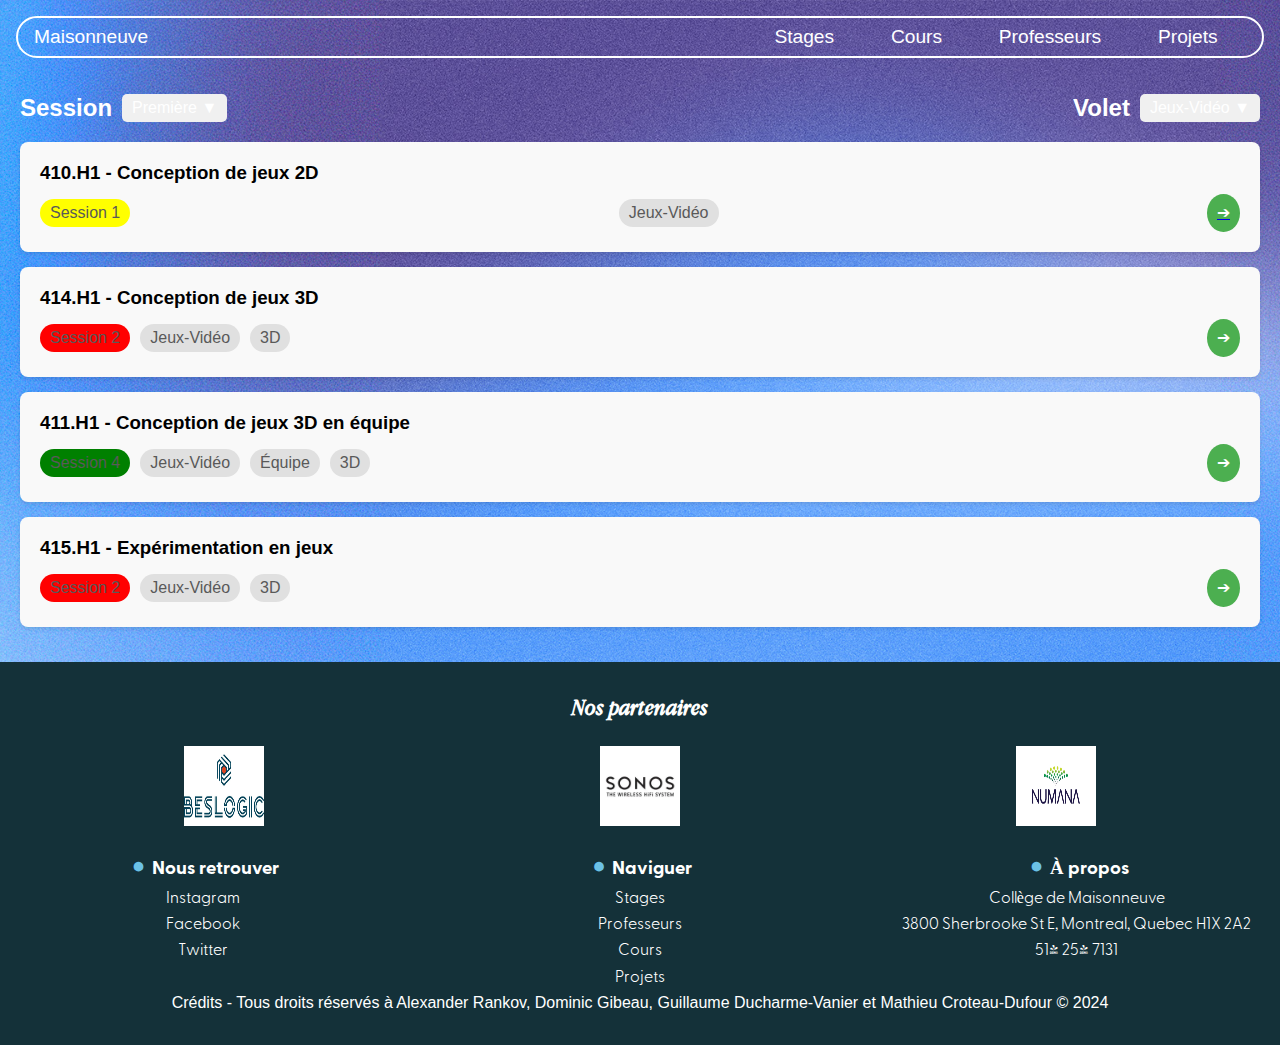
==== cours.html @ 18597b4b "t" ====
<!DOCTYPE html>
<html lang="en">

<head>
    <meta charset="UTF-8">
    <meta name="viewport" content="width=device-width, initial-scale=1.0">
    <title>Refonte Tim - Cours</title>
    <link rel="stylesheet" href="CSS/normalize.css">
    <link rel="stylesheet" href="styles.css">
</head>

<body>

    <nav>
        <a href="index.htm">Maisonneuve</a>
        <div class="nav-droite">
            <a href="stages.html">Stages</a>
            <a href="cours.html">Cours</a>
            <a href="enseignants.html">Professeurs</a>
            <a href="projet.html">Projets</a>
        </div>
    </nav>

    <section class="cours-section">
        <div class="header">
            <div class="header-item">
                <h2>Session</h2>
                <button class="dropdown-button">Première ▼</button>
            </div>
            <div class="header-item">
                <h2>Volet</h2>
                <button class="dropdown-button">Jeux-Vidéo ▼</button>
            </div>
        </div>

        <div class="course-box">
            <h3>410.H1 - Conception de jeux 2D</h3>
            <div class="course-info">
                <div class="course-oval session1">Session 1</div>
                <div class="course-oval">Jeux-Vidéo</div>
                <a href="jeux.html"><button class="course-button">➔</button></a>
            </div>
        </div>
        <div class="course-box">
            <h3>414.H1 - Conception de jeux 3D</h3>
            <div class="course-info">
                <div class="course-oval session2">Session 2</div>
                <div class="course-oval">Jeux-Vidéo</div>
                <div class="course-oval">3D</div>
                <button class="course-button">➔</button>
            </div>
        </div>
        <div class="course-box">
            <h3>411.H1 - Conception de jeux 3D en équipe</h3>
            <div class="course-info">
                <div class="course-oval session4">Session 4</div>
                <div class="course-oval">Jeux-Vidéo</div>
                <div class="course-oval">Équipe</div>
                <div class="course-oval">3D</div>
                <button class="course-button">➔</button>
            </div>
        </div>
        <div class="course-box">
            <h3>415.H1 - Expérimentation en jeux</h3>
            <div class="course-info">
                <div class="course-oval session2">Session 2</div>
                <div class="course-oval">Jeux-Vidéo</div>
                <div class="course-oval">3D</div>
                <button class="course-button">➔</button>
            </div>
        </div>

    </section>

    <footer>
        <div class="partenaires">
            <h2>Nos partenaires</h2>
            <div class="partenaires-images">
                <img src="images/Beslogic.jpg" alt="Partenaire 1">
                <img src="images/Sonos.webp" alt="Partenaire 2">
                <img src="images/technomontreal-og.jpg" alt="Partenaire 3">
            </div>
        </div>

        <div class="footer-sections">
            <div class="footer-section">
                <h3>Nous retrouver</h3>
                <ul>
                    <li>Instagram</li>
                    <li>Facebook</li>
                    <li>Twitter</li>
                </ul>
            </div>

            <div class="footer-section">
                <h3>Naviguer</h3>
                <ul>
                    <li>Stages</li>
                    <li>Professeurs</li>
                    <li>Cours</li>
                    <li>Projets</li>
                </ul>
            </div>

            <div class="footer-section">
                <h3>À propos</h3>
                <ul>
                    <li>Collège de Maisonneuve</li>
                    <li>3800 Sherbrooke St E, Montreal, Quebec H1X 2A2</li>
                    <li>514 254 7131</li>
                </ul>
            </div>
        </div>

        <p>Crédits - Tous droits réservés à Alexander Rankov, Dominic Gibeau, Guillaume Ducharme-Vanier et Mathieu
            Croteau-Dufour © 2024</p>
    </footer>
</body>

</html>
---- styles.css ----
@charset "UTF-8";
/*https://developer.wordpress.org/themes/basics/main-stylesheet-style-css/*/
/*
Theme Name: Refonte-TIM
Theme URI: https://referenced.ca
Author: Alexander Rankov, Mathieu Croteau-Dufour, Guillaume Ducharme-Vanier et Dominic Gibeau
Author URI: https://wordpress.org/
Description: Thème de base développé en 5W5 (Projet web en équipe)
Version: 1.0
Requires PHP: 7.0
License: GNU General Public License v2 or later
License URI: http://www.gnu.org/licenses/gpl-2.0.html
Text Domain: theme-gr2
Ce thème a été développé dans le cadre du cours 4W4
*/
/* ///////////////////////////////////////////////////////////////// */
/* Règles de base                                                    */
/* ///////////////////////////////////////////////////////////////// */
* {
  box-sizing: border-box;
  padding: 0;
  margin: 0;
}

body {
  margin: 0;
  padding: 0;
  background-image: url("./images/fond.jpg");
  background-repeat: no-repeat;
  background-size: cover;
  font-family: var(--body-font);
  background-color: var(--body-color);
  color: var(--text-color);
}

html {
  height: 100%;
}

@font-face {
  font-family: "FontGreycliff";
  src: url("../../polices/Greycliff/Fontspring-DEMO-greycliffcf-light.otf");
}
@font-face {
  font-family: "FontGreycliffBold";
  src: url("../../polices/Greycliff/Fontspring-DEMO-greycliffcf-bold.otf");
}
@font-face {
  font-family: "AppleGaramond";
  src: url("../../polices/apple_garamond/AppleGaramond-Italic.ttf");
}
.content {
  background-color: rgba(255, 255, 255, 0.8);
  border-radius: 0.25em;
  box-shadow: 0 0 0.25em rgba(0, 0, 0, 0.25);
  box-sizing: border-box;
  left: 50%;
  padding: 10vmin;
  position: fixed;
  text-align: center;
  top: 50%;
  transform: translate(-50%, -50%);
}

@keyframes slide {
  0% {
    transform: translateX(-25%);
  }
  100% {
    transform: translateX(25%);
  }
}
header {
  color: white;
  padding: 1em 0;
}

.titre-principal {
  font-family: "AppleGaramond";
  font-size: 1.7em;
  text-align: left;
  padding-left: 1em;
  margin: 0;
}

.folder-contenu {
  display: flex;
  flex-wrap: wrap;
  justify-content: space-around;
  padding: 1em;
}

.folder {
  background-color: #ffd700;
  border-radius: 8px;
  width: 150px;
  height: 120px;
  margin: 1em;
  box-shadow: 2px 2px 10px rgba(0, 0, 0, 0.1);
  display: flex;
  flex-direction: column;
  justify-content: center;
  align-items: center;
  transition: transform 0.2s;
}

.folder:hover {
  transform: scale(1.05);
}

.folder-icon {
  font-size: 2em;
  margin-bottom: 0.5em;
}

.folder-title {
  font-weight: bold;
  color: #333;
}

/* Style pour petit écran */
@media screen and (max-width: 600px) {
  .folder {
    width: 120px;
    height: 100px;
  }
  .folder-title {
    font-size: 0.9em;
  }
  header h1 {
    font-size: 1.5em;
  }
}
/*=============== VARIABLES CSS ===============*/
:root {
  /*========== Colors ==========*/
  /*Color mode HSL(hue, saturation, lightness)*/
  --first-color: hsl(82, 60%, 28%);
  --title-color: hsl(0, 0%, 15%);
  --text-color: hsl(0, 0%, 35%);
  --body-color: hsl(0, 0%, 95%);
  --contenu-color: hsl(0, 0%, 100%);
  /*========== Font and typography ==========*/
  /*.5rem = 8px | 1rem = 16px ...*/
  --body-font: "Poppins", sans-serif;
  --h2-font-size: 1.25rem;
  --small-font-size: .813rem;
}

/*========== Responsive typography ==========*/
@media screen and (min-width: 1120px) {
  :root {
    --h2-font-size: 1.5rem;
    --small-font-size: .875rem;
  }
}
h1 {
  font-family: monospace;
}

h2,
h3 {
  color: white;
}

.about-contenu h2 {
  font-family: "AppleGaramond";
  font-size: 2em;
  margin-top: 0;
}

#professeurs > h2 {
  text-align: center;
}

.info-additionnel h3 {
  font-family: "FontGreycliffBold";
  margin-bottom: 0.5em;
}

p {
  color: white;
}

/* ///////////////////////////////////////////////////////////////// */
/* Règles d'animations                                               */
/* ///////////////////////////////////////////////////////////////// */
.bg {
  animation: slide 3s ease-in-out infinite alternate;
  background-image: linear-gradient(-60deg, #6c3 50%, #09f 50%);
  bottom: 0;
  left: -50%;
  opacity: 0.5;
  position: fixed;
  right: -50%;
  top: 0;
  z-index: -1;
}

.bg2 {
  animation-direction: alternate-reverse;
  animation-duration: 4s;
}

.bg3 {
  animation-duration: 5s;
}

/* Naming animations in hover */
.card__article:hover .card__data {
  animation: show-data 1s forwards;
  opacity: 1;
  transition: opacity 0.3s;
}

.card__article:hover {
  animation: remove-overflow 2s forwards;
}

.card__article:not(:hover) {
  animation: show-overflow 2s forwards;
}

.card__article:not(:hover) .card__data {
  animation: remove-data 1s forwards;
}

/* Card animation */
@keyframes show-data {
  50% {
    transform: translateY(-10rem);
  }
  100% {
    transform: translateY(-7rem);
  }
}
@keyframes remove-overflow {
  to {
    overflow: initial;
  }
}
@keyframes remove-data {
  0% {
    transform: translateY(-7rem);
  }
  50% {
    transform: translateY(-10rem);
  }
  100% {
    transform: translateY(0.5rem);
  }
}
@keyframes show-overflow {
  0% {
    overflow: initial;
    pointer-events: none;
  }
  50% {
    overflow: hidden;
  }
}
/* ///////////////////////////////////////////////////////////////// */
/* Règles de components                                              */
/* ///////////////////////////////////////////////////////////////// */
/* Section des cours */
.cours-section {
  padding: 20px;
}

.course-box > h3 {
  color: black;
}

.header {
  display: flex;
  justify-content: space-between;
  margin-bottom: 20px;
}

.header-item {
  display: flex;
  align-items: center;
}

h2 {
  margin: 0;
}

.dropdown-button {
  background-color: #f0f0f0;
  border: none;
  padding: 5px 10px;
  margin-left: 10px;
  cursor: pointer;
}

.course-box {
  background-color: #f9f9f9;
  padding: 20px;
  margin-bottom: 15px;
  border-radius: 8px;
  box-shadow: 0 2px 4px rgba(0, 0, 0, 0.1);
}

.course-info {
  display: flex;
  align-items: center;
  justify-content: space-between;
  margin-top: 10px;
}

.course-ovals {
  display: flex;
}

.course-oval {
  background-color: #e0e0e0;
  padding: 5px 10px;
  border-radius: 20px;
  margin-right: 10px;
}

.course-button {
  background-color: #4CAF50;
  color: white;
  border: none;
  padding: 10px;
  border-radius: 50%;
  cursor: pointer;
  display: flex;
  align-items: center;
  justify-content: center;
}

/* Mode desktop */
@media screen and (min-width: 768px) {
  .cours-section {
    max-width: 1400px;
    margin: 0 auto;
  }
  .course-box {
    display: flex;
    flex-direction: column;
  }
  .course-info {
    display: flex;
    justify-content: space-between;
    align-items: center;
  }
  .course-ovals {
    display: flex;
    flex: 1;
  }
  .course-button {
    margin-left: auto;
  }
}
.session1 {
  background-color: yellow;
}

.session2 {
  background-color: red;
}

.session4 {
  background-color: green;
}

/* Style pour les boutons */
.conteneur-boutons {
  display: flex;
  flex-wrap: wrap;
  justify-content: space-around;
  padding: 1em;
  gap: 1em;
}

.bouton {
  background-color: #ffffff;
  border-radius: 8px;
  width: 150px;
  height: 150px;
  box-shadow: 2px 2px 10px rgba(0, 0, 0, 0.2);
  display: flex;
  flex-direction: column;
  align-items: center;
  justify-content: flex-end;
  overflow: hidden;
  position: relative;
  transition: transform 0.2s;
}

.bouton:hover {
  transform: scale(1.05);
}

.bouton-image {
  width: 100%;
  height: 100%;
  background-size: cover;
  background-position: center;
}

.bouton-title {
  font-family: "FontGreycliff";
  font-size: 1.2em;
  color: #333;
  background-color: rgba(255, 255, 255, 0.8);
  padding: 0.5em;
  width: 100%;
  text-align: center;
  position: absolute;
  bottom: 0;
}

/* Responsivité pour écrans plus larges */
@media screen and (min-width: 768px) {
  .bouton {
    width: 200px;
    height: 200px;
  }
  .bouton-title {
    font-size: 1.5em;
  }
}
/* Responsivité pour petits écrans */
@media screen and (max-width: 600px) {
  .bouton {
    width: 120px;
    height: 120px;
  }
  .bouton-title {
    font-size: 0.9em;
    padding: 0.4em;
  }
}
.card-contenu {
  display: flex;
  flex-wrap: wrap;
  gap: 20px;
  justify-content: center;
}

.card {
  width: 100%;
  max-width: 300px;
  height: 300px;
  perspective: 1000px;
  margin: 10px;
}

.card-front,
.card-back {
  width: 100%;
  height: 100%;
  position: absolute;
  backface-visibility: hidden;
  display: flex;
  align-items: center;
  justify-content: center;
  border: 1px solid #ccc;
  border-radius: 10px;
  box-shadow: 0 4px 8px rgba(0, 0, 0, 0.1);
  transition: transform 0.6s;
}

.card-front {
  background-color: #fff;
}

.card-back {
  background-color: #f8f8f8;
  transform: rotateY(180deg);
}

.card:hover .card-front {
  transform: rotateY(180deg);
}

.card:hover .card-back {
  transform: rotateY(360deg);
}

/* Media Queries */
@media (min-width: 768px) {
  .card-contenu {
    justify-content: space-around;
  }
  .card {
    width: 45%;
  }
}
@media (min-width: 1024px) {
  .card-contenu {
    justify-content: space-between;
  }
  .card {
    width: 30%;
  }
}
img {
  display: block;
  max-width: 100%;
  height: auto;
}

/* SECTION DES PROFS */
h1 {
  text-align: center;
  margin: 20px 0;
  color: white;
}

.professor-container {
  display: flex;
  flex-wrap: wrap;
  justify-content: center;
  gap: 20px;
  padding: 20px;
}

.professor-card {
  background-color: #f9f9f9;
  border-radius: 10px;
  padding: 10px;
  width: calc(33.3333333333% - 40px);
  box-shadow: 0 4px 8px rgba(0, 0, 0, 0.1);
  text-align: center;
}

.professor-card img {
  max-width: 100%;
  border-radius: 5px;
}

button {
  background-color: #6d50e6;
  color: white;
  border: none;
  border-radius: 5px;
  padding: 10px 15px;
  cursor: pointer;
}

button:hover {
  background-color: #5c3fbe;
}

/* Mobile Styles */
@media (max-width: 768px) {
  .professor-card {
    width: calc(100% - 40px);
  }
}
.professor-card > h2 {
  color: black;
}

/*=============== CARD ===============*/
.contenu {
  display: grid;
  place-items: center;
  margin-inline: 1.5rem;
  padding-block: 5rem;
}

.card__contenu {
  display: grid;
  row-gap: 3.5rem;
}

.card__article {
  position: relative;
  overflow: hidden;
}

.card__img {
  width: 328px;
  border-radius: 1.5rem;
}

.card__data {
  width: 280px;
  background-color: var(--contenu-color);
  padding: 1.5rem 2rem;
  box-shadow: 0 8px 24px hsla(0, 0%, 0%, 0.15);
  border-radius: 1rem;
  position: absolute;
  bottom: -9rem;
  left: 0;
  right: 0;
  margin-inline: auto;
  opacity: 0;
  transition: opacity 1s 1s;
}

.card__description {
  display: block;
  font-size: var(--small-font-size);
  margin-bottom: 0.25rem;
}

.card__title {
  font-size: var(--h2-font-size);
  font-weight: 500;
  color: var(--title-color);
  margin-bottom: 0.75rem;
}

.card__bouton {
  text-decoration: none;
  font-size: var(--small-font-size);
  font-weight: 500;
  color: var(--first-color);
}

.card__bouton:hover {
  text-decoration: underline;
}

/*=============== BREAKPOINTS ===============*/
/* For small devices */
@media screen and (max-width: 340px) {
  .contenu {
    margin-inline: 1rem;
  }
  .card__data {
    width: 250px;
    padding: 1rem;
  }
}
/* For medium devices */
@media screen and (min-width: 768px) {
  .card__contenu {
    grid-template-columns: repeat(2, 1fr);
    column-gap: 1.5rem;
  }
}
/* For large devices */
@media screen and (min-width: 1120px) {
  .card__contenu {
    grid-template-columns: repeat(3, 1fr);
  }
  .card__img {
    width: 348px;
  }
  .card__data {
    width: 316px;
    padding-inline: 2.5rem;
  }
}
/* Style général pour le contenu de la section "À propos" */
.contenu-about {
  display: flex;
  flex-wrap: wrap;
  justify-content: space-between;
  align-items: flex-start;
  padding: 2em;
}

.image-apropos {
  flex: 1;
  margin-right: 1em;
  max-width: 100%;
}

.image-apropos img {
  width: 80%;
  max-width: 400px;
  height: auto;
  border-radius: 8px;
}

/* Style pour le contenu à droite */
.about-contenu {
  flex: 2;
}

.info-additionnel {
  margin-top: 1em;
}

.info-additionnel p {
  margin: 0.5em 0;
}

.arriere-plan-bleu {
  background-color: #102229;
  padding: 2em;
  border-radius: 8px;
}

/* Style pour les petits écrans */
@media screen and (max-width: 768px) {
  .contenu-about {
    flex-direction: column;
    text-align: center;
  }
  .image-apropos {
    margin-right: 0;
    margin-bottom: 1em;
  }
  .about-contenu {
    flex: none;
  }
  .image-apropos img {
    width: 100%;
    max-width: none;
  }
}
/* Section du cours de jeu exemple */
.back-btn {
  display: none;
  background-color: #333;
  color: white;
  padding: 10px 20px;
  border: none;
  cursor: pointer;
  margin-top: 10px;
}

.course-title {
  text-align: center;
  margin-top: 20px;
  color: white;
}

.ovals {
  display: flex;
  justify-content: center;
  gap: 20px;
  margin-top: 10px;
}

.oval {
  background-color: #333;
  color: white;
  padding: 10px 20px;
  border-radius: 50px;
}

.description {
  margin: 20px;
  text-align: center;
}

/* Software section */
.software-section {
  text-align: center;
  margin-top: 20px;
}

.software-box {
  background-color: black;
  padding: 20px;
  margin-bottom: 10px;
  display: inline-block;
  width: 100%;
  max-width: 300px;
  border-radius: 10px;
  position: relative;
}

.software-logo {
  width: 100px;
  height: auto;
  margin-top: 10px;
}

/* Mobile View (Max Width 768px) */
@media only screen and (max-width: 768px) {
  .back-btn {
    display: block;
  }
  .ovals {
    flex-direction: column;
    align-items: center;
  }
  .description {
    text-align: justify;
  }
  .software-section {
    margin-top: 50px;
  }
  .software-box {
    width: 100%;
    max-width: 300px;
  }
}
/* Desktop View */
@media only screen and (min-width: 769px) {
  .contenu-jeu {
    display: grid;
    grid-template-columns: 1fr 1fr;
    gap: 50px;
    margin: 50px;
  }
  .course-title,
  .ovals {
    grid-column: span 2;
    text-align: center;
  }
  .description {
    grid-column: 2;
  }
  .software-section {
    grid-column: 1;
  }
  /* Agrandir le rectangle */
  .software-box {
    width: 100%;
    max-width: 500px;
    padding: 30px;
    margin: 0 auto;
  }
  .software-logo {
    display: block;
    margin: 20px auto;
  }
}
.galerie-projets {
  padding: 20px;
  text-align: center;
}

.galerie-projets h1 {
  font-size: 2rem;
  margin-bottom: 10px;
}

.volet-dropdown {
  display: flex;
  align-items: center;
  justify-content: center;
  margin-bottom: 20px;
}

.volet-dropdown span {
  margin-right: 10px;
  font-size: 1.2rem;
}

.volet-dropdown select {
  padding: 5px;
  font-size: 1rem;
}

.projets {
  display: flex;
  flex-wrap: wrap;
  justify-content: center;
  gap: 20px;
}

.galerie-projets > h1 {
  color: white;
}

.volet-dropdown > span {
  color: white;
}

.projet {
  flex: 0 1 calc(100% - 40px);
  max-width: 300px;
  text-align: center;
}

.projet img {
  width: 100%;
  height: auto;
  border-radius: 8px;
}

.projet p {
  margin-top: 10px;
  font-weight: bold;
}

/* Styles pour le mode desktop */
@media (min-width: 768px) {
  .projet {
    flex: 0 1 calc(33.33% - 40px);
  }
}
/* Section d'un exemple de projet d'un seul étudiant */
.container {
  padding: 20px;
}

/* Bouton de retour */
.back-button {
  background-color: #333;
  color: #fff;
  border: none;
  padding: 10px;
  cursor: pointer;
  font-size: 16px;
  margin-bottom: 20px;
}

/* Titres */
.project-header {
  text-align: center;
}

.project-title {
  font-size: 24px;
  margin-bottom: 10px;
}

.project-subtitle {
  font-size: 16px;
  color: white;
}

/* Galerie d'images */
.project-gallery {
  display: flex;
  align-items: center;
  justify-content: center;
  margin: 20px 0;
  position: relative;
}

.gallery-image {
  max-width: 100%;
  height: auto;
}

.gallery-nav {
  background-color: #333;
  color: #fff;
  border: none;
  padding: 10px;
  font-size: 20px;
  cursor: pointer;
  position: absolute;
  top: 50%;
  transform: translateY(-50%);
}

.prev {
  left: 0;
}

.next {
  right: 0;
}

/* Texte description */
.project-description {
  text-align: center;
  margin: 20px 0;
}

.project-description p {
  margin-bottom: 20px;
}

.project-link {
  display: inline-block;
  background-color: #333;
  color: #fff;
  padding: 10px 20px;
  text-decoration: none;
  border-radius: 5px;
  transition: background-color 0.3s;
}

.project-link:hover {
  background-color: #555;
}

/* Styles pour desktop */
@media (min-width: 768px) {
  .dereck {
    display: flex;
    justify-content: space-between;
    align-items: flex-start;
    flex-direction: row;
  }
  .project-header {
    text-align: left;
    width: 30%;
  }
  .project-gallery {
    flex-direction: column;
    width: 30%;
    margin-right: 20px;
  }
  .project-description {
    width: 35%;
    text-align: left;
    order: 1;
  }
  .project-link {
    display: block;
    text-align: left;
  }
}
/* Styles pour mobile */
@media (max-width: 767px) {
  .back-button {
    display: block;
  }
  .project-header {
    margin-bottom: 20px;
  }
  .project-gallery {
    margin-bottom: 20px;
  }
}
/* ///////////////////////////////////////////////////////////////// */
/* Règles de layout                                                  */
/* ///////////////////////////////////////////////////////////////// */
nav {
  display: flex;
  justify-content: space-between;
  background-color: transparent;
  padding: 0.5em 1em;
  border: 2px solid white;
  border-radius: 25px;
  margin: 1em;
}

nav a {
  color: white;
  text-decoration: none;
  font-size: 0.8em;
}

nav a:first-child {
  margin-right: auto;
}

.nav-droite {
  display: flex;
  justify-content: space-between;
  flex-grow: 1;
  max-width: 500px;
  margin-left: 30px;
}

.nav-droite a {
  flex-grow: 1;
  text-align: center;
}

@media screen and (min-width: 768px) {
  nav a {
    font-size: 1.2em;
  }
}
/* Footer général */
footer {
  background-color: #143139;
  color: white;
  padding: 2em 1em;
  text-align: center;
  font-family: "FontGreycliff";
}

/* Partenaires */
.partenaires h2 {
  margin-bottom: 1em;
}

.partenaires > h2 {
  font-family: "AppleGaramond";
}

.partenaires-images {
  display: flex;
  justify-content: space-around;
  margin-bottom: 2em;
}

.partenaires-images img {
  width: 105px;
  height: auto;
  margin: 0 10px;
}

/* Footer sections */
.footer-sections {
  display: flex;
  flex-direction: column;
  align-items: center;
}

.footer-section {
  margin-bottom: 1.5em;
  text-align: center;
}

.footer-section h3 {
  position: relative;
  padding-left: 25px;
  margin-bottom: 0.5em;
  font-family: "fontGreycliffBold";
}

.footer-section h3::before, .info-additionnel h3::before {
  content: "●";
  position: absolute;
  transform: translateX(-150%) translateY(-15%);
  font-size: 1.2em;
  color: #6bc1e6;
}

.footer-section ul {
  list-style: none;
  padding: 0;
}

.footer-section ul li {
  margin-bottom: 0.5em;
}

footer > p {
  font-family: Arial, Helvetica, sans-serif;
}

/* Responsivité pour écrans plus larges */
@media screen and (min-width: 768px) {
  .footer-sections {
    flex-direction: row;
    justify-content: space-between;
    align-items: flex-start;
    text-align: left;
  }
  .footer-section {
    width: 30%;
    margin-bottom: 0;
  }
  .partenaires-images img {
    width: 80px;
  }
  .nav-droite {
    margin-left: 0;
  }
  .titre-principal {
    font-size: 3.5em;
  }
}/*# sourceMappingURL=styles.css.map */
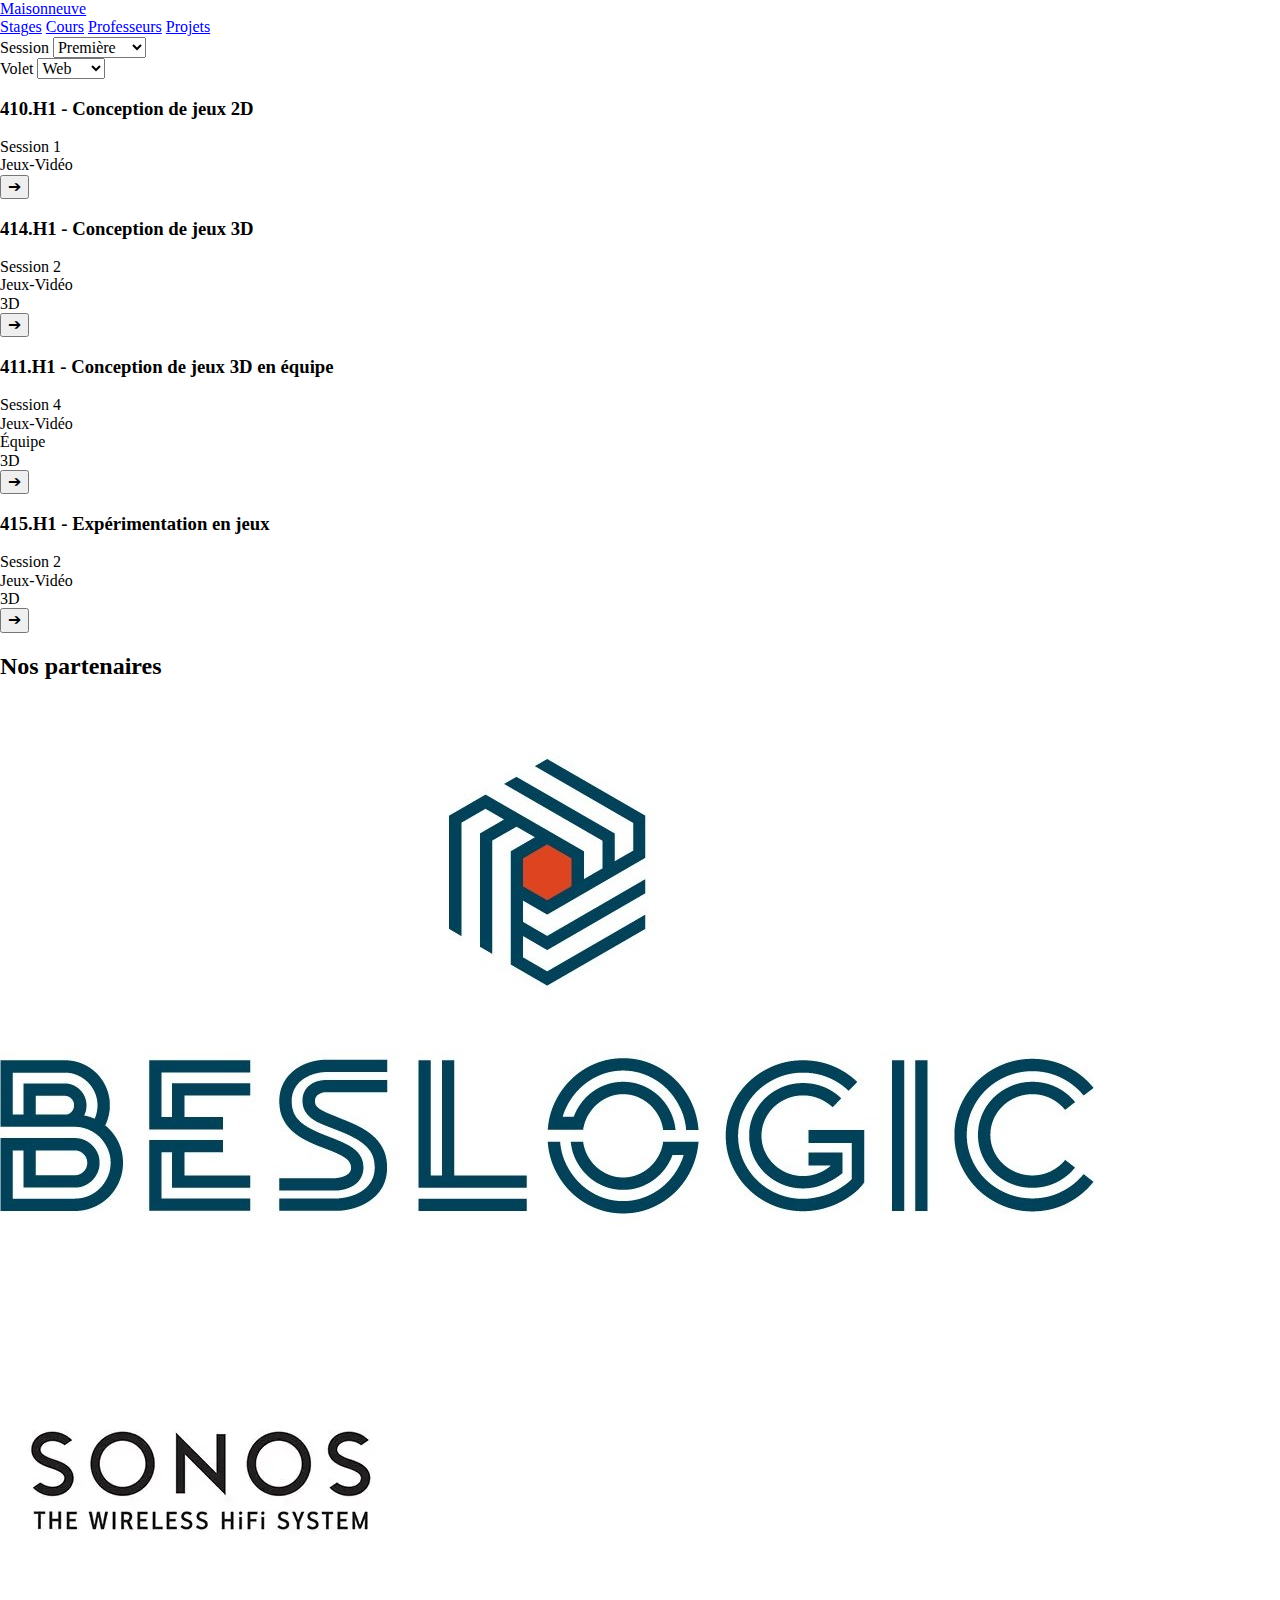
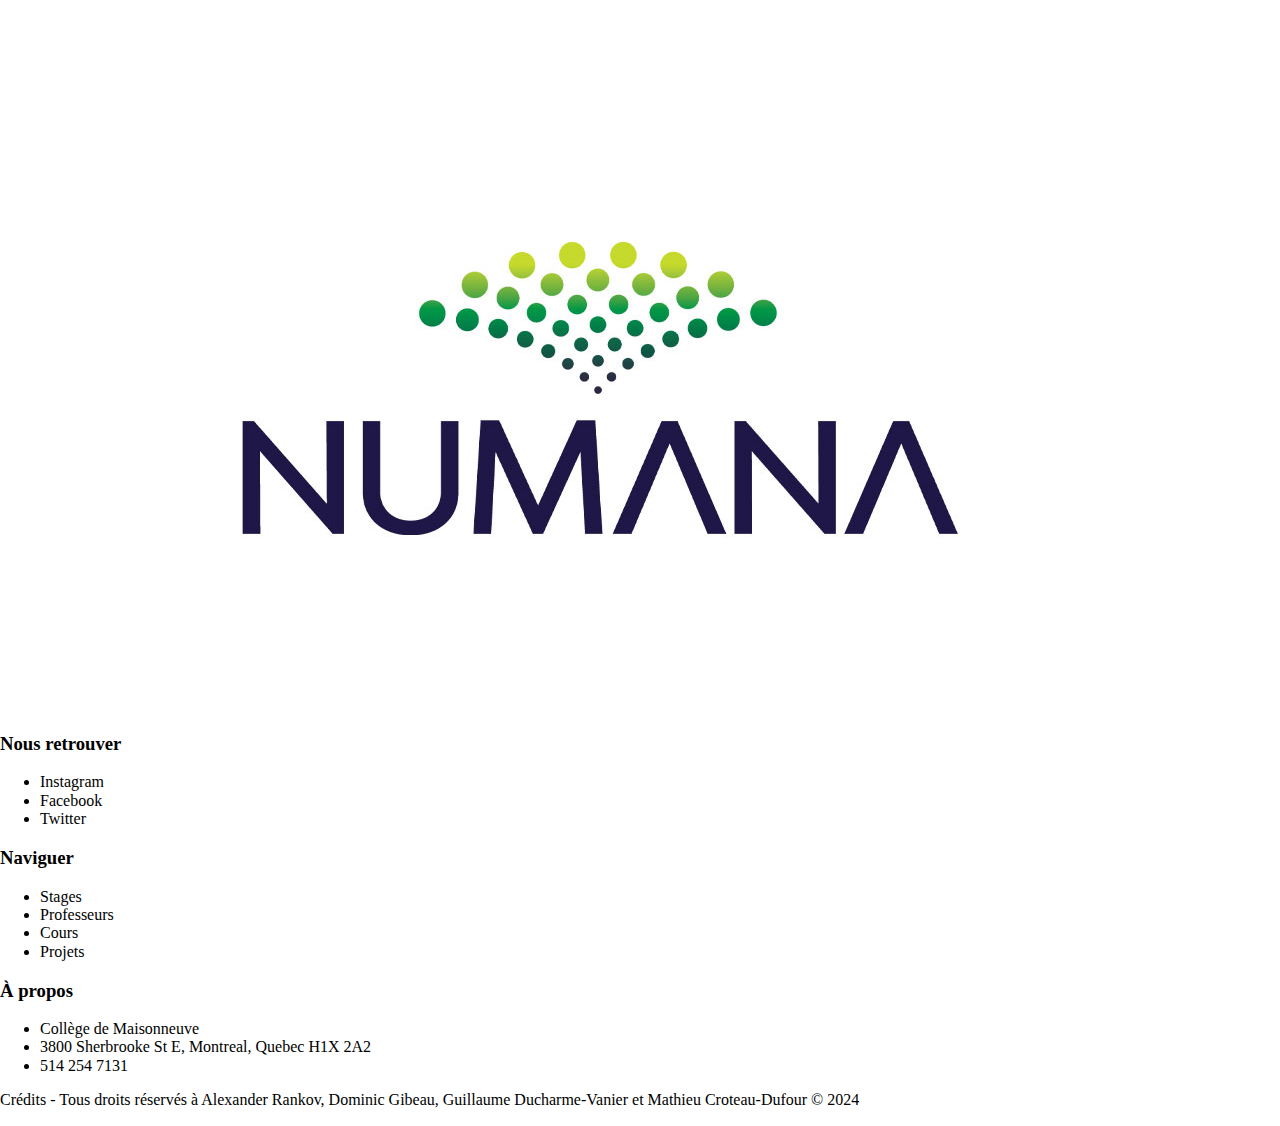
==== commit 90f159cc: "Merge branch 'main' of https://github.com/5w5-2024-gr2-7/RefonteTim" ====
--- a/cours.html
+++ b/cours.html
@@ -24,12 +24,28 @@
     <section class="cours-section">
         <div class="header">
             <div class="header-item">
-                <h2>Session</h2>
-                <button class="dropdown-button">Première ▼</button>
+                <div class="volet-dropdown">
+                    <span>Session</span>
+                    <select>
+                        <option value="web">Première</option>
+                        <option value="jeux">Deuxième</option>
+                        <option value="graphisme">Troisième</option>
+                        <option value="graphisme">Quatrième</option>
+                        <option value="graphisme">Cinquième</option>
+                        <option value="graphisme">Sixième</option>
+                    </select>
+                </div>
             </div>
             <div class="header-item">
-                <h2>Volet</h2>
-                <button class="dropdown-button">Jeux-Vidéo ▼</button>
+                <div class="volet-dropdown">
+                    <span>Volet</span>
+                    <select>
+                        <option value="web">Web</option>
+                        <option value="jeux">Jeux</option>
+                        <option value="graphisme">Vidéo</option>
+                        <option value="graphisme">Design</option>
+                    </select>
+                </div>
             </div>
         </div>
 
@@ -38,7 +54,7 @@
             <div class="course-info">
                 <div class="course-oval session1">Session 1</div>
                 <div class="course-oval">Jeux-Vidéo</div>
-                <a href="jeux.html"><button class="course-button">➔</button></a>
+                <button class="course-button">➔</button>
             </div>
         </div>
         <div class="course-box">
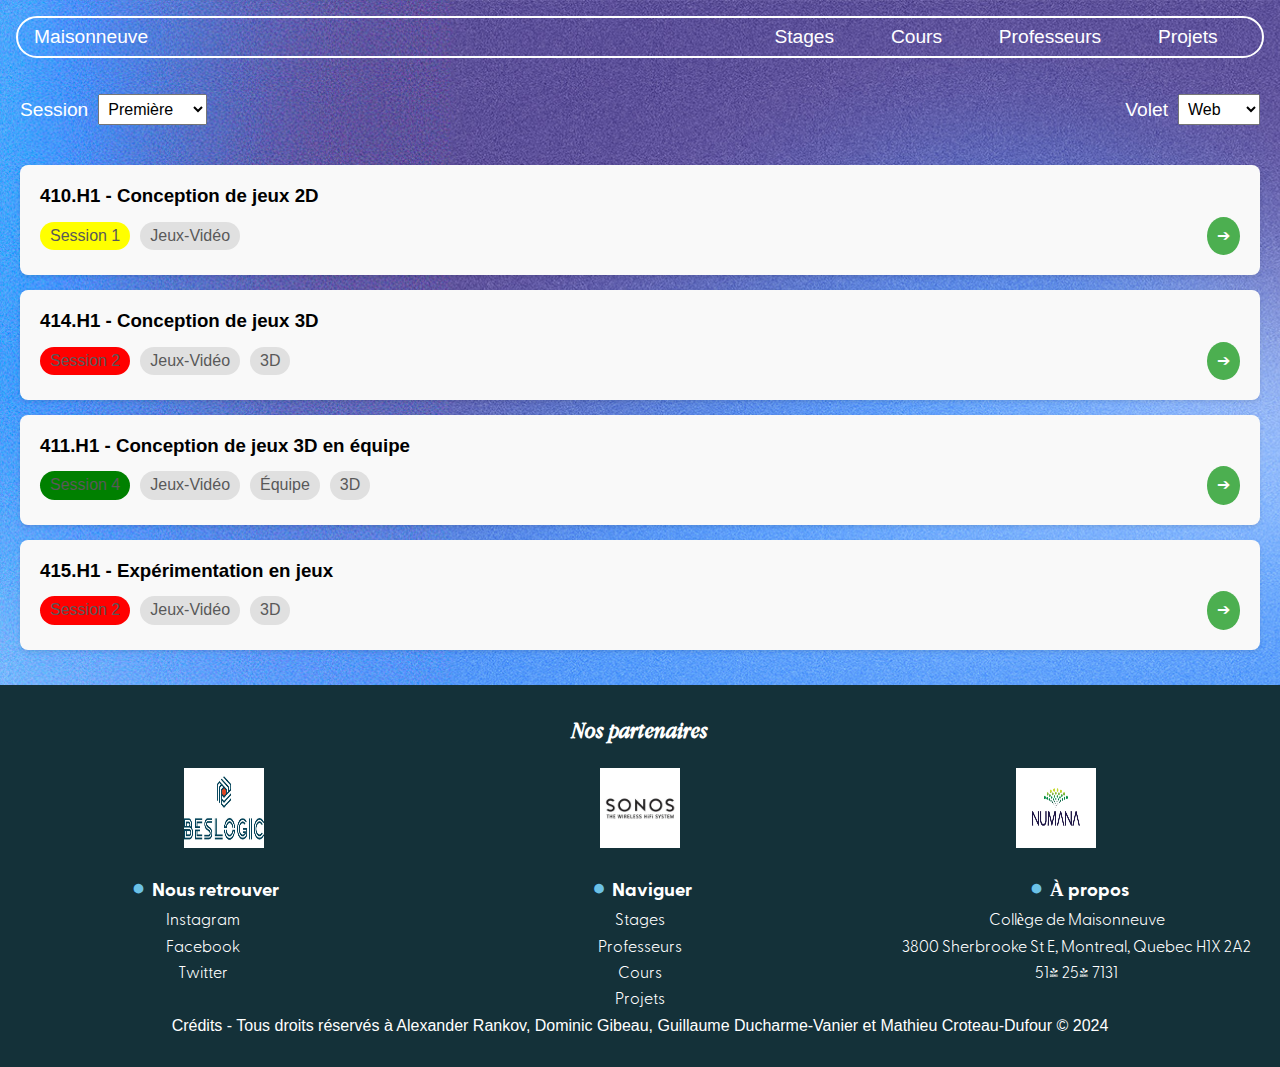
==== commit 6c40cabf: "Merge branch 'main' of https://github.com/5w5-2024-gr2-7/RefonteTim into Mathieu" ====
--- a/styles.css
+++ b/styles.css
@@ -0,0 +1,1295 @@
+@charset "UTF-8";
+/*https://developer.wordpress.org/themes/basics/main-stylesheet-style-css/*/
+/*
+Theme Name: Refonte-TIM
+Theme URI: https://referenced.ca
+Author: Alexander Rankov, Mathieu Croteau-Dufour, Guillaume Ducharme-Vanier et Dominic Gibeau
+Author URI: https://wordpress.org/
+Description: Thème de base développé en 5W5 (Projet web en équipe)
+Version: 1.0
+Requires PHP: 7.0
+License: GNU General Public License v2 or later
+License URI: http://www.gnu.org/licenses/gpl-2.0.html
+Text Domain: theme-gr2
+Ce thème a été développé dans le cadre du cours 4W4
+*/
+/* ///////////////////////////////////////////////////////////////// */
+/* Règles de base                                                    */
+/* ///////////////////////////////////////////////////////////////// */
+* {
+  box-sizing: border-box;
+  padding: 0;
+  margin: 0;
+}
+
+html {
+  margin: 0;
+  padding: 0;
+  background-image: url("./images/fond.jpg");
+  background-repeat: no-repeat;
+  background-size: cover;
+  font-family: var(--body-font);
+  background-color: var(--body-color);
+  color: var(--text-color);
+}
+
+@font-face {
+  font-family: "FontGreycliff";
+  src: url("../../polices/Greycliff/Fontspring-DEMO-greycliffcf-light.otf");
+}
+@font-face {
+  font-family: "FontGreycliffBold";
+  src: url("../../polices/Greycliff/Fontspring-DEMO-greycliffcf-bold.otf");
+}
+@font-face {
+  font-family: "AppleGaramond";
+  src: url("../../polices/apple_garamond/AppleGaramond-Italic.ttf");
+}
+.content {
+  background-color: rgba(255, 255, 255, 0.8);
+  border-radius: 0.25em;
+  box-shadow: 0 0 0.25em rgba(0, 0, 0, 0.25);
+  box-sizing: border-box;
+  left: 50%;
+  padding: 10vmin;
+  position: fixed;
+  text-align: center;
+  top: 50%;
+  transform: translate(-50%, -50%);
+}
+
+@keyframes slide {
+  0% {
+    transform: translateX(-25%);
+  }
+  100% {
+    transform: translateX(25%);
+  }
+}
+header {
+  color: white;
+  padding: 1em 0;
+}
+
+.titre-principal {
+  font-family: "AppleGaramond";
+  font-size: 1.7em;
+  text-align: left;
+  padding-left: 1em;
+  margin: 0;
+}
+
+.folder-contenu {
+  display: flex;
+  flex-wrap: wrap;
+  justify-content: space-around;
+  padding: 1em;
+}
+
+.folder {
+  background-color: #ffd700;
+  border-radius: 8px;
+  width: 150px;
+  height: 120px;
+  margin: 1em;
+  box-shadow: 2px 2px 10px rgba(0, 0, 0, 0.1);
+  display: flex;
+  flex-direction: column;
+  justify-content: center;
+  align-items: center;
+  transition: transform 0.2s;
+}
+
+.folder:hover {
+  transform: scale(1.05);
+}
+
+.folder-icon {
+  font-size: 2em;
+  margin-bottom: 0.5em;
+}
+
+.folder-title {
+  font-weight: bold;
+  color: #333;
+}
+
+/* Style pour petit écran */
+@media screen and (max-width: 600px) {
+  .folder {
+    width: 120px;
+    height: 100px;
+  }
+  .folder-title {
+    font-size: 0.9em;
+  }
+  header h1 {
+    font-size: 1.5em;
+  }
+}
+/*=============== VARIABLES CSS ===============*/
+:root {
+  /*========== Colors ==========*/
+  /*Color mode HSL(hue, saturation, lightness)*/
+  --first-color: hsl(82, 60%, 28%);
+  --title-color: hsl(0, 0%, 15%);
+  --text-color: hsl(0, 0%, 35%);
+  --body-color: hsl(0, 0%, 95%);
+  --contenu-color: hsl(0, 0%, 100%);
+  /*========== Font and typography ==========*/
+  /*.5rem = 8px | 1rem = 16px ...*/
+  --body-font: "Poppins", sans-serif;
+  --h2-font-size: 1.25rem;
+  --small-font-size: .813rem;
+}
+
+/*========== Responsive typography ==========*/
+@media screen and (min-width: 1120px) {
+  :root {
+    --h2-font-size: 1.5rem;
+    --small-font-size: .875rem;
+  }
+}
+h1 {
+  font-family: monospace;
+}
+
+h2,
+h3 {
+  color: white;
+}
+
+.about-contenu h2 {
+  font-family: "AppleGaramond";
+  font-size: 2em;
+  margin-top: 0;
+}
+
+#professeurs > h2 {
+  text-align: center;
+}
+
+.info-additionnel h3 {
+  font-family: "FontGreycliffBold";
+  margin-bottom: 0.5em;
+}
+
+p {
+  color: white;
+}
+
+/* ///////////////////////////////////////////////////////////////// */
+/* Règles d'animations                                               */
+/* ///////////////////////////////////////////////////////////////// */
+.bg {
+  animation: slide 3s ease-in-out infinite alternate;
+  background-image: linear-gradient(-60deg, #6c3 50%, #09f 50%);
+  bottom: 0;
+  left: -50%;
+  opacity: 0.5;
+  position: fixed;
+  right: -50%;
+  top: 0;
+  z-index: -1;
+}
+
+.bg2 {
+  animation-direction: alternate-reverse;
+  animation-duration: 4s;
+}
+
+.bg3 {
+  animation-duration: 5s;
+}
+
+/* Naming animations in hover */
+.card__article:hover .card__data {
+  animation: show-data 1s forwards;
+  opacity: 1;
+  transition: opacity 0.3s;
+}
+
+.card__article:hover {
+  animation: remove-overflow 2s forwards;
+}
+
+.card__article:not(:hover) {
+  animation: show-overflow 2s forwards;
+}
+
+.card__article:not(:hover) .card__data {
+  animation: remove-data 1s forwards;
+}
+
+/* Card animation */
+@keyframes show-data {
+  50% {
+    transform: translateY(-10rem);
+  }
+  100% {
+    transform: translateY(-7rem);
+  }
+}
+@keyframes remove-overflow {
+  to {
+    overflow: initial;
+  }
+}
+@keyframes remove-data {
+  0% {
+    transform: translateY(-7rem);
+  }
+  50% {
+    transform: translateY(-10rem);
+  }
+  100% {
+    transform: translateY(0.5rem);
+  }
+}
+@keyframes show-overflow {
+  0% {
+    overflow: initial;
+    pointer-events: none;
+  }
+  50% {
+    overflow: hidden;
+  }
+}
+/* ///////////////////////////////////////////////////////////////// */
+/* Règles de components                                              */
+/* ///////////////////////////////////////////////////////////////// */
+/* Section des cours */
+.cours-section {
+  padding: 20px;
+}
+
+.course-box > h3 {
+  color: black;
+}
+
+.header {
+  display: flex;
+  justify-content: space-between;
+  margin-bottom: 20px;
+}
+
+.header-item {
+  display: flex;
+  align-items: center;
+}
+
+h2 {
+  margin: 0;
+}
+
+.dropdown-button {
+  background-color: #333;
+  border: none;
+  padding: 5px 10px;
+  margin-left: 10px;
+  cursor: pointer;
+}
+
+.course-box {
+  background-color: #f9f9f9;
+  padding: 20px;
+  margin-bottom: 15px;
+  border-radius: 8px;
+  box-shadow: 0 2px 4px rgba(0, 0, 0, 0.1);
+}
+
+.course-info {
+  display: flex;
+  align-items: center;
+  justify-content: space-between;
+  margin-top: 10px;
+}
+
+.course-ovals {
+  display: flex;
+}
+
+.course-oval {
+  background-color: #e0e0e0;
+  padding: 5px 10px;
+  border-radius: 20px;
+  margin-right: 10px;
+}
+
+.course-button {
+  background-color: #4CAF50;
+  color: white;
+  border: none;
+  padding: 10px;
+  border-radius: 50%;
+  cursor: pointer;
+  display: flex;
+  align-items: center;
+  justify-content: center;
+}
+
+/* Mode desktop */
+@media screen and (min-width: 768px) {
+  .cours-section {
+    max-width: 1400px;
+    margin: 0 auto;
+  }
+  .course-box {
+    display: flex;
+    flex-direction: column;
+  }
+  .course-info {
+    display: flex;
+    justify-content: space-between;
+    align-items: center;
+  }
+  .course-ovals {
+    display: flex;
+    flex: 1;
+  }
+  .course-button {
+    margin-left: auto;
+  }
+}
+.session1 {
+  background-color: yellow;
+}
+
+.session2 {
+  background-color: red;
+}
+
+.session4 {
+  background-color: green;
+}
+
+/* Style pour les boutons */
+.conteneur-boutons {
+  display: flex;
+  flex-wrap: wrap;
+  justify-content: space-around;
+  padding: 1em;
+  gap: 1em;
+}
+
+.bouton {
+  background-color: #ffffff;
+  border-radius: 8px;
+  width: 150px;
+  height: 150px;
+  box-shadow: 2px 2px 10px rgba(0, 0, 0, 0.2);
+  display: flex;
+  flex-direction: column;
+  align-items: center;
+  justify-content: flex-end;
+  overflow: hidden;
+  position: relative;
+  transition: transform 0.2s;
+}
+
+.bouton:hover {
+  transform: scale(1.05);
+}
+
+.bouton-image {
+  width: 100%;
+  height: 100%;
+  background-size: cover;
+  background-position: center;
+}
+
+.bouton-title {
+  font-family: "FontGreycliff";
+  font-size: 1.2em;
+  color: #333;
+  background-color: rgba(255, 255, 255, 0.8);
+  padding: 0.5em;
+  width: 100%;
+  text-align: center;
+  position: absolute;
+  bottom: 0;
+}
+
+/* Responsivité pour écrans plus larges */
+@media screen and (min-width: 768px) {
+  .bouton {
+    width: 200px;
+    height: 200px;
+  }
+  .bouton-title {
+    font-size: 1.5em;
+  }
+}
+/* Responsivité pour petits écrans */
+@media screen and (max-width: 600px) {
+  .bouton {
+    width: 120px;
+    height: 120px;
+  }
+  .bouton-title {
+    font-size: 0.9em;
+    padding: 0.4em;
+  }
+}
+.card-contenu {
+  display: flex;
+  flex-wrap: wrap;
+  gap: 20px;
+  justify-content: center;
+}
+
+.card {
+  width: 100%;
+  max-width: 300px;
+  height: 300px;
+  perspective: 1000px;
+  margin: 10px;
+}
+
+.card-front,
+.card-back {
+  width: 100%;
+  height: 100%;
+  position: absolute;
+  backface-visibility: hidden;
+  display: flex;
+  align-items: center;
+  justify-content: center;
+  border: 1px solid #ccc;
+  border-radius: 10px;
+  box-shadow: 0 4px 8px rgba(0, 0, 0, 0.1);
+  transition: transform 0.6s;
+}
+
+.card-front {
+  background-color: #fff;
+}
+
+.card-back {
+  background-color: #f8f8f8;
+  transform: rotateY(180deg);
+}
+
+.card:hover .card-front {
+  transform: rotateY(180deg);
+}
+
+.card:hover .card-back {
+  transform: rotateY(360deg);
+}
+
+/* Media Queries */
+@media (min-width: 768px) {
+  .card-contenu {
+    justify-content: space-around;
+  }
+  .card {
+    width: 45%;
+  }
+}
+@media (min-width: 1024px) {
+  .card-contenu {
+    justify-content: space-between;
+  }
+  .card {
+    width: 30%;
+  }
+}
+img {
+  display: block;
+  max-width: 100%;
+  height: auto;
+}
+
+/* SECTION DES PROFS */
+h1 {
+  text-align: center;
+  margin: 20px 0;
+  color: white;
+}
+
+.professor-container {
+  display: flex;
+  flex-wrap: wrap;
+  justify-content: center;
+  gap: 20px;
+  padding: 20px;
+}
+
+.professor-card {
+  background-color: #f9f9f9;
+  border-radius: 10px;
+  padding: 10px;
+  width: calc(33.3333333333% - 40px);
+  box-shadow: 0 4px 8px rgba(0, 0, 0, 0.1);
+  text-align: center;
+}
+
+.professor-card img {
+  max-width: 100%;
+  border-radius: 5px;
+}
+
+button {
+  background-color: #6d50e6;
+  color: white;
+  border: none;
+  border-radius: 5px;
+  padding: 10px 15px;
+  cursor: pointer;
+}
+
+button:hover {
+  background-color: #5c3fbe;
+}
+
+/* Mobile Styles */
+@media (max-width: 768px) {
+  .professor-card {
+    width: calc(100% - 40px);
+  }
+}
+.professor-card > h2 {
+  color: black;
+}
+
+/*=============== CARD ===============*/
+.contenu {
+  display: grid;
+  place-items: center;
+  margin-inline: 1.5rem;
+  padding-block: 5rem;
+}
+
+.card__contenu {
+  display: grid;
+  row-gap: 3.5rem;
+}
+
+.card__article {
+  position: relative;
+  overflow: hidden;
+}
+
+.card__img {
+  width: 328px;
+  border-radius: 1.5rem;
+}
+
+.card__data {
+  width: 280px;
+  background-color: var(--contenu-color);
+  padding: 1.5rem 2rem;
+  box-shadow: 0 8px 24px hsla(0, 0%, 0%, 0.15);
+  border-radius: 1rem;
+  position: absolute;
+  bottom: -9rem;
+  left: 0;
+  right: 0;
+  margin-inline: auto;
+  opacity: 0;
+  transition: opacity 1s 1s;
+}
+
+.card__description {
+  display: block;
+  font-size: var(--small-font-size);
+  margin-bottom: 0.25rem;
+}
+
+.card__title {
+  font-size: var(--h2-font-size);
+  font-weight: 500;
+  color: var(--title-color);
+  margin-bottom: 0.75rem;
+}
+
+.card__bouton {
+  text-decoration: none;
+  font-size: var(--small-font-size);
+  font-weight: 500;
+  color: var(--first-color);
+}
+
+.card__bouton:hover {
+  text-decoration: underline;
+}
+
+/*=============== BREAKPOINTS ===============*/
+/* For small devices */
+@media screen and (max-width: 340px) {
+  .contenu {
+    margin-inline: 1rem;
+  }
+  .card__data {
+    width: 250px;
+    padding: 1rem;
+  }
+}
+/* For medium devices */
+@media screen and (min-width: 768px) {
+  .card__contenu {
+    grid-template-columns: repeat(2, 1fr);
+    column-gap: 1.5rem;
+  }
+}
+/* For large devices */
+@media screen and (min-width: 1120px) {
+  .card__contenu {
+    grid-template-columns: repeat(3, 1fr);
+  }
+  .card__img {
+    width: 348px;
+  }
+  .card__data {
+    width: 316px;
+    padding-inline: 2.5rem;
+  }
+}
+/* Mobile-first design */
+.teacher-profile {
+  text-align: center;
+}
+
+.profile-container {
+  display: flex;
+  flex-direction: column;
+  align-items: center;
+  padding: 20px;
+}
+
+.teacher-photo {
+  width: 80%;
+  max-width: 200px;
+  margin-bottom: 20px;
+}
+
+.teacher-info {
+  text-align: left;
+}
+
+.teacher-info ul {
+  padding: 0;
+  list-style-type: none;
+}
+
+/* Desktop Styles */
+@media screen and (min-width: 768px) {
+  .profile-container {
+    flex-direction: row;
+    justify-content: center;
+    align-items: flex-start;
+    gap: 60px;
+  }
+  .teacher-photo {
+    margin-right: 60px;
+    max-width: 300px;
+  }
+  .teacher-info {
+    max-width: 600px;
+    padding: 20px;
+    line-height: 1.6;
+  }
+  .teacher-info ul {
+    margin-top: 40px;
+  }
+}
+/* Style général pour le contenu de la section "À propos" */
+.contenu-about {
+  display: flex;
+  flex-wrap: wrap;
+  justify-content: space-between;
+  align-items: flex-start;
+  padding: 2em;
+}
+
+.image-apropos {
+  flex: 1;
+  margin-right: 1em;
+  max-width: 100%;
+}
+
+.image-apropos img {
+  width: 80%;
+  max-width: 400px;
+  height: auto;
+  border-radius: 8px;
+}
+
+/* Style pour le contenu à droite */
+.about-contenu {
+  flex: 2;
+}
+
+.info-additionnel {
+  margin-top: 1em;
+  display: flex;
+  flex-direction: column;
+  gap: 2em;
+  justify-content: center;
+}
+
+.info-additionnel p {
+  margin: 0.5em 0;
+}
+
+.arriere-plan-bleu {
+  background-color: #102229;
+  padding: 2em;
+  border-radius: 8px;
+}
+
+/* Style pour les petits écrans */
+@media screen and (max-width: 768px) {
+  .contenu-about {
+    flex-direction: column;
+    text-align: center;
+  }
+  .image-apropos {
+    margin-right: 0;
+    margin-bottom: 1em;
+  }
+  .about-contenu {
+    flex: none;
+  }
+  .image-apropos img {
+    width: 100%;
+    max-width: none;
+  }
+}
+/* Section du cours de jeu exemple */
+.back-btn {
+  display: none;
+  background-color: #333;
+  color: white;
+  padding: 10px 20px;
+  border: none;
+  cursor: pointer;
+  margin-top: 10px;
+}
+
+.course-title {
+  text-align: center;
+  margin-top: 20px;
+  color: white;
+}
+
+.ovals {
+  display: flex;
+  justify-content: center;
+  gap: 20px;
+  margin-top: 10px;
+}
+
+.oval {
+  background-color: #333;
+  color: white;
+  padding: 10px 20px;
+  border-radius: 50px;
+}
+
+.description {
+  margin: 20px;
+  text-align: center;
+}
+
+/* Software section */
+.software-section {
+  text-align: center;
+  margin-top: 20px;
+}
+
+.software-box {
+  background-color: black;
+  padding: 20px;
+  margin-bottom: 10px;
+  display: inline-block;
+  width: 100%;
+  max-width: 300px;
+  border-radius: 10px;
+  position: relative;
+}
+
+.software-logo {
+  width: 100px;
+  height: auto;
+  margin-top: 10px;
+}
+
+/* Mobile View (Max Width 768px) */
+@media only screen and (max-width: 768px) {
+  .back-btn {
+    display: block;
+  }
+  .ovals {
+    flex-direction: column;
+    align-items: center;
+  }
+  .description {
+    text-align: justify;
+  }
+  .software-section {
+    margin-top: 50px;
+  }
+  .software-box {
+    width: 100%;
+    max-width: 300px;
+  }
+}
+/* Desktop View */
+@media only screen and (min-width: 769px) {
+  .contenu-jeu {
+    display: grid;
+    grid-template-columns: 1fr 1fr;
+    gap: 50px;
+    margin: 50px;
+  }
+  .course-title,
+  .ovals {
+    grid-column: span 2;
+    text-align: center;
+  }
+  .description {
+    grid-column: 2;
+  }
+  .software-section {
+    grid-column: 1;
+  }
+  /* Agrandir le rectangle */
+  .software-box {
+    width: 100%;
+    max-width: 500px;
+    padding: 30px;
+    margin: 0 auto;
+  }
+  .software-logo {
+    display: block;
+    margin: 20px auto;
+  }
+}
+.galerie-projets {
+  padding: 20px;
+  text-align: center;
+}
+
+.galerie-projets h1 {
+  font-size: 2rem;
+  margin-bottom: 10px;
+}
+
+.volet-dropdown {
+  display: flex;
+  align-items: center;
+  justify-content: center;
+  margin-bottom: 20px;
+}
+
+.volet-dropdown span {
+  margin-right: 10px;
+  font-size: 1.2rem;
+}
+
+.volet-dropdown select {
+  padding: 5px;
+  font-size: 1rem;
+}
+
+.projets {
+  display: flex;
+  flex-wrap: wrap;
+  justify-content: center;
+  gap: 20px;
+}
+
+.galerie-projets > h1 {
+  color: white;
+}
+
+.volet-dropdown > span {
+  color: white;
+}
+
+.projet {
+  flex: 0 1 calc(100% - 40px);
+  max-width: 300px;
+  text-align: center;
+}
+
+.projet img {
+  width: 100%;
+  height: auto;
+  border-radius: 8px;
+}
+
+.projet p {
+  margin-top: 10px;
+  font-weight: bold;
+}
+
+/* Styles pour le mode desktop */
+@media (min-width: 768px) {
+  .projet {
+    flex: 0 1 calc(33.33% - 40px);
+  }
+}
+/* Section d'un exemple de projet d'un seul étudiant */
+.container {
+  padding: 20px;
+}
+
+/* Bouton de retour */
+.back-button {
+  background-color: #333;
+  color: #fff;
+  border: none;
+  padding: 10px;
+  cursor: pointer;
+  font-size: 16px;
+  margin-bottom: 20px;
+}
+
+/* Titres */
+.project-header {
+  text-align: center;
+}
+
+.project-title {
+  font-size: 24px;
+  margin-bottom: 10px;
+}
+
+.project-subtitle {
+  font-size: 16px;
+  color: white;
+}
+
+/* Galerie d'images */
+.project-gallery {
+  display: flex;
+  align-items: center;
+  justify-content: center;
+  margin: 20px 0;
+  position: relative;
+}
+
+.gallery-image {
+  max-width: 100%;
+  height: auto;
+}
+
+.gallery-nav {
+  background-color: #333;
+  color: #fff;
+  border: none;
+  padding: 10px;
+  font-size: 20px;
+  cursor: pointer;
+  position: absolute;
+  top: 50%;
+  transform: translateY(-50%);
+}
+
+.prev {
+  left: 0;
+}
+
+.next {
+  right: 0;
+}
+
+/* Texte description */
+.project-description {
+  text-align: center;
+  margin: 20px 0;
+}
+
+.project-description p {
+  margin-bottom: 20px;
+}
+
+.project-link {
+  display: inline-block;
+  background-color: #333;
+  color: #fff;
+  padding: 10px 20px;
+  text-decoration: none;
+  border-radius: 5px;
+  transition: background-color 0.3s;
+}
+
+.project-link:hover {
+  background-color: #555;
+}
+
+/* Styles pour desktop */
+@media (min-width: 768px) {
+  .dereck {
+    display: flex;
+    justify-content: space-between;
+    align-items: flex-start;
+    flex-direction: row;
+  }
+  .project-header {
+    text-align: left;
+    width: 30%;
+  }
+  .project-gallery {
+    flex-direction: column;
+    width: 30%;
+    margin-right: 20px;
+  }
+  .project-description {
+    width: 35%;
+    text-align: left;
+    order: 1;
+  }
+  .project-link {
+    display: block;
+    text-align: left;
+  }
+}
+/* Styles pour mobile */
+@media (max-width: 767px) {
+  .back-button {
+    display: block;
+  }
+  .project-header {
+    margin-bottom: 20px;
+  }
+  .project-gallery {
+    margin-bottom: 20px;
+  }
+}
+/* Styles pour mobile (par défaut) */
+.stages-section {
+  padding: 20px;
+  text-align: center;
+}
+
+.stages-section h1 {
+  font-size: 2rem;
+  margin-bottom: 20px;
+}
+
+.stage-type, .stage-company {
+  margin-bottom: 20px;
+}
+
+.stage-type h2, .stage-company h2 {
+  font-size: 1.5rem;
+  margin-bottom: 10px;
+}
+
+.scroll-button {
+  background-color: #0786e3;
+  color: white;
+  padding: 10px;
+  border: none;
+  border-radius: 5px;
+  font-size: 1rem;
+  cursor: pointer;
+}
+
+.stage-details h1 {
+  font-size: 2rem;
+  margin-top: 40px;
+  margin-bottom: 20px;
+}
+
+.stage-details p {
+  font-size: 1rem;
+  margin-bottom: 20px;
+  line-height: 1.5;
+}
+
+.stage-details img {
+  width: 100%;
+  max-width: 200px;
+  height: auto;
+  margin: 0 auto;
+}
+
+/* Styles pour les grands écrans (desktop) */
+@media (min-width: 768px) {
+  .stages-section {
+    max-width: 1200px;
+    margin: 0 auto;
+    text-align: left;
+  }
+  .stages-section h1 {
+    font-size: 3rem;
+    text-align: center;
+    margin-bottom: 40px;
+  }
+  /* Conteneur pour centrer et aligner les sections stage-type et stage-company côte à côte */
+  .stage-type, .stage-company {
+    display: flex;
+    flex-direction: column;
+    align-items: center;
+    margin-bottom: 40px;
+  }
+  /* Nouvelle règle pour aligner les deux sections */
+  .stage-wrapper {
+    display: flex;
+    justify-content: center;
+    gap: 40px; /* Espace entre les deux éléments */
+  }
+  .scroll-button {
+    padding: 15px;
+    font-size: 1.2rem;
+  }
+  .description-stage {
+    display: flex;
+    gap: 40px;
+    margin-bottom: 40px;
+  }
+  .stage-details h1 {
+    font-size: 2.5rem;
+  }
+  .stage-details p {
+    font-size: 1.2rem;
+    max-width: 800px;
+  }
+  .stage-details img {
+    max-width: 300px;
+  }
+  .filtration-stage {
+    display: flex;
+    justify-content: center;
+    gap: 20px;
+    margin-bottom: 40px;
+  }
+}
+/* ///////////////////////////////////////////////////////////////// */
+/* Règles de layout                                                  */
+/* ///////////////////////////////////////////////////////////////// */
+nav {
+  display: flex;
+  justify-content: space-between;
+  background-color: transparent;
+  padding: 0.5em 1em;
+  border: 2px solid white;
+  border-radius: 25px;
+  margin: 1em;
+}
+
+nav a {
+  color: white;
+  text-decoration: none;
+  font-size: 0.8em;
+}
+
+nav a:first-child {
+  margin-right: auto;
+}
+
+.nav-droite {
+  display: flex;
+  justify-content: space-between;
+  flex-grow: 1;
+  max-width: 500px;
+  margin-left: 30px;
+}
+
+.nav-droite a {
+  flex-grow: 1;
+  text-align: center;
+}
+
+@media screen and (min-width: 768px) {
+  nav a {
+    font-size: 1.2em;
+  }
+}
+/* Footer général */
+footer {
+  background-color: #143139;
+  color: white;
+  padding: 2em 1em;
+  text-align: center;
+  font-family: "FontGreycliff";
+}
+
+/* Partenaires */
+.partenaires h2 {
+  margin-bottom: 1em;
+}
+
+.partenaires > h2 {
+  font-family: "AppleGaramond";
+}
+
+.partenaires-images {
+  display: flex;
+  justify-content: space-around;
+  margin-bottom: 2em;
+}
+
+.partenaires-images img {
+  width: 105px;
+  height: auto;
+  margin: 0 10px;
+}
+
+/* Footer sections */
+.footer-sections {
+  display: flex;
+  flex-direction: column;
+  align-items: center;
+}
+
+.footer-section {
+  margin-bottom: 1.5em;
+  text-align: center;
+}
+
+.footer-section h3 {
+  position: relative;
+  padding-left: 25px;
+  margin-bottom: 0.5em;
+  font-family: "fontGreycliffBold";
+}
+
+.footer-section h3::before, .info-additionnel h3::before {
+  content: "●";
+  position: absolute;
+  transform: translateX(-150%) translateY(-15%);
+  font-size: 1.2em;
+  color: #6bc1e6;
+}
+
+.footer-section ul {
+  list-style: none;
+  padding: 0;
+}
+
+.footer-section ul li {
+  margin-bottom: 0.5em;
+}
+
+footer > p {
+  font-family: Arial, Helvetica, sans-serif;
+}
+
+/* Responsivité pour écrans plus larges */
+@media screen and (min-width: 768px) {
+  .footer-sections {
+    flex-direction: row;
+    justify-content: space-between;
+    align-items: flex-start;
+    text-align: left;
+  }
+  .footer-section {
+    width: 30%;
+    margin-bottom: 0;
+  }
+  .partenaires-images img {
+    width: 80px;
+  }
+  .nav-droite {
+    margin-left: 0;
+  }
+  .titre-principal {
+    font-size: 3.5em;
+  }
+}/*# sourceMappingURL=styles.css.map */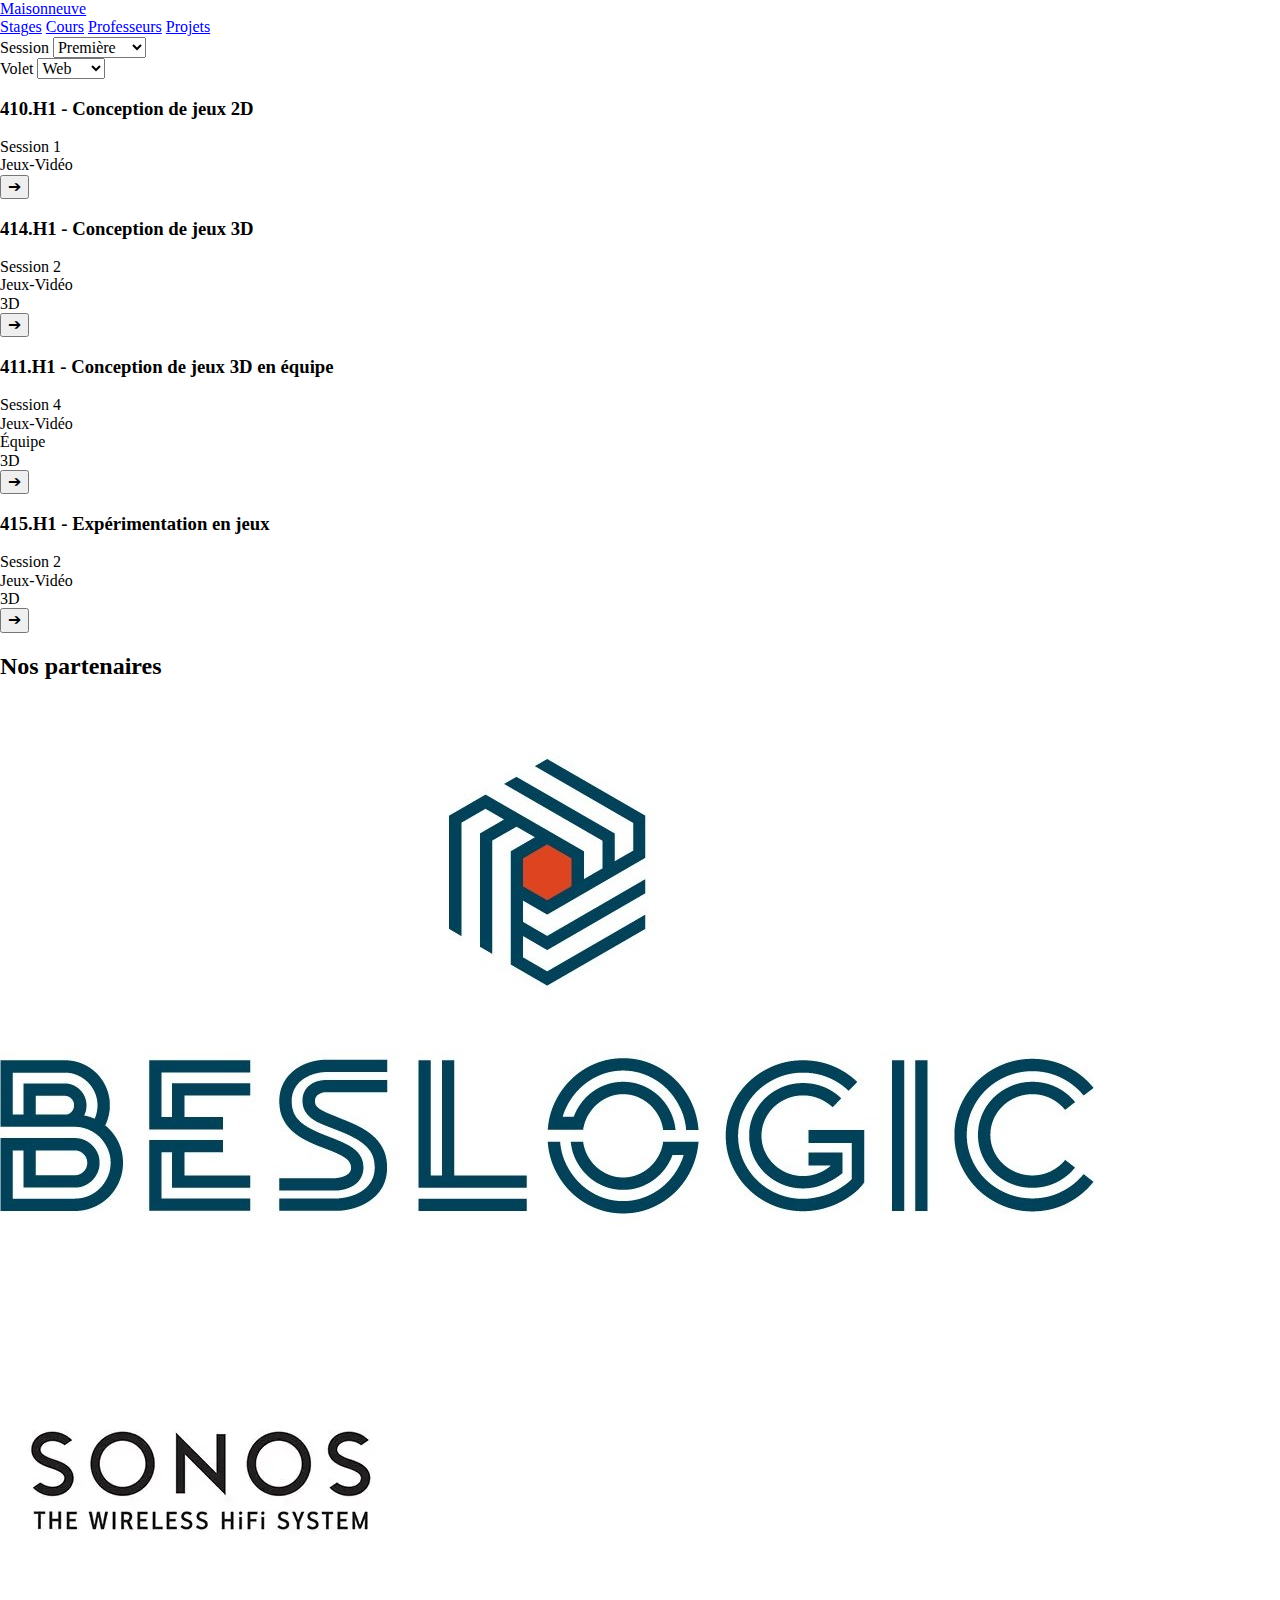
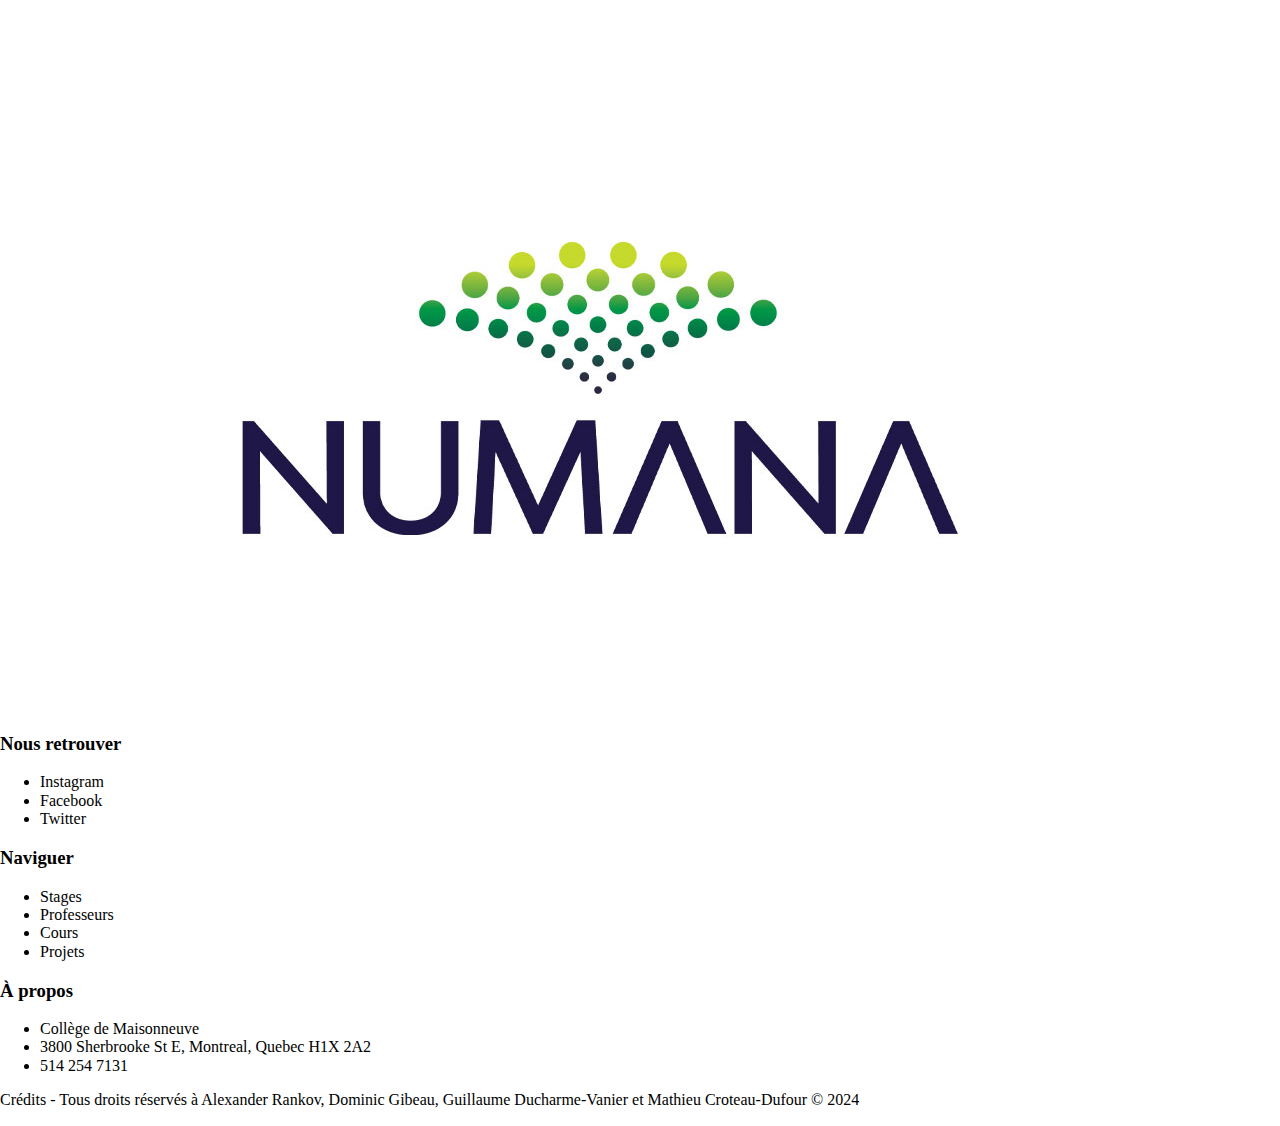
==== commit 58c124c0: "page professeur et professeur-single done avec wordpress" ====
--- a/cours.html
+++ b/cours.html
@@ -6,7 +6,8 @@
     <meta name="viewport" content="width=device-width, initial-scale=1.0">
     <title>Refonte Tim - Cours</title>
     <link rel="stylesheet" href="CSS/normalize.css">
-    <link rel="stylesheet" href="styles.css">
+    <link rel="stylesheet" href=" http://localhost/5w5-mathieu/wp-content/themes/5W5-2024-gr2-7/style.css">
+
 </head>
 
 <body>
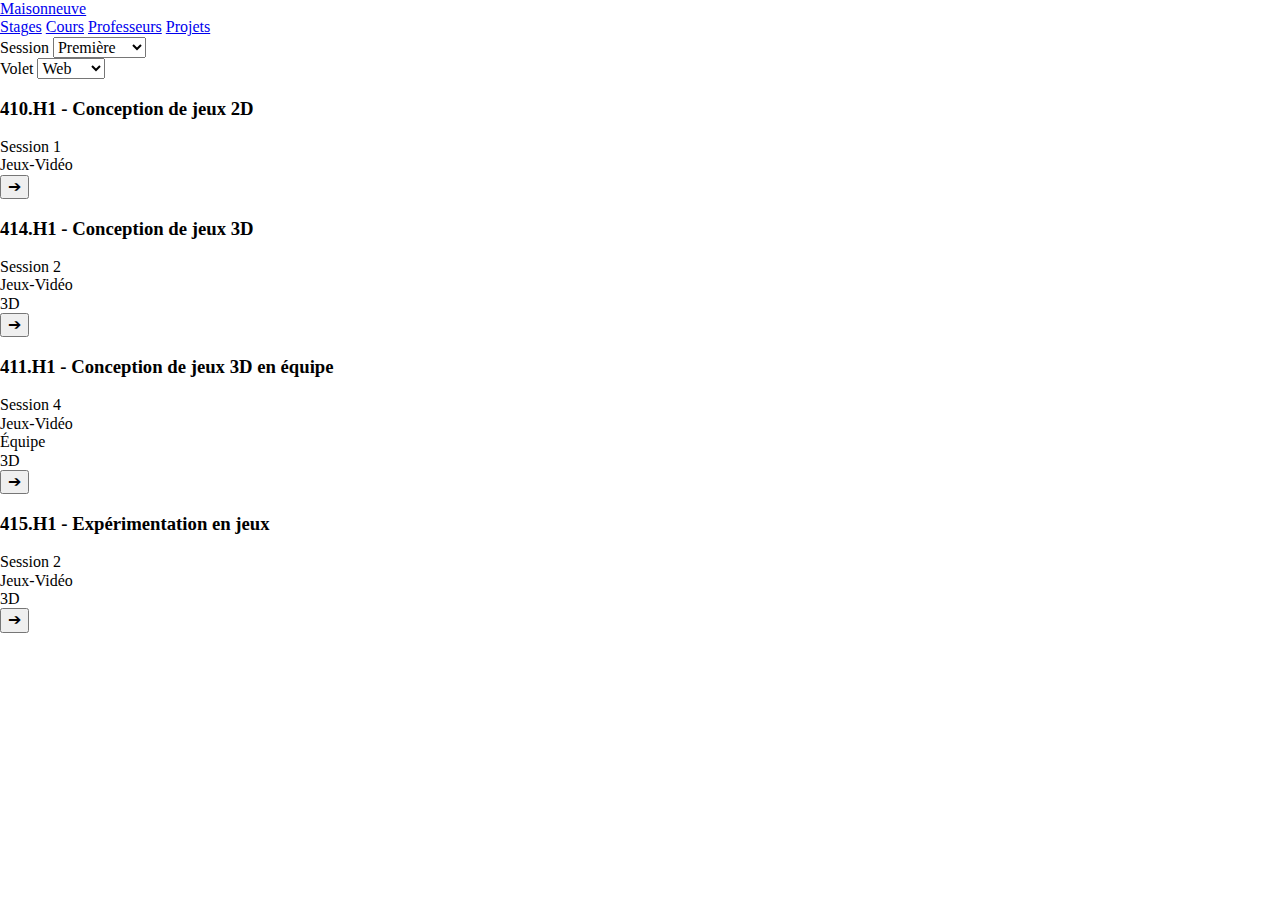
==== commit 5566a5db: "modification css pour le À propos, pour la page des départements et pour le menu" ====
--- a/cours.html
+++ b/cours.html
@@ -7,7 +7,6 @@
     <title>Refonte Tim - Cours</title>
     <link rel="stylesheet" href="CSS/normalize.css">
     <link rel="stylesheet" href=" http://localhost/5w5-mathieu/wp-content/themes/5W5-2024-gr2-7/style.css">
-
 </head>
 
 <body>
@@ -89,49 +88,3 @@
 
     </section>
 
-    <footer>
-        <div class="partenaires">
-            <h2>Nos partenaires</h2>
-            <div class="partenaires-images">
-                <img src="images/Beslogic.jpg" alt="Partenaire 1">
-                <img src="images/Sonos.webp" alt="Partenaire 2">
-                <img src="images/technomontreal-og.jpg" alt="Partenaire 3">
-            </div>
-        </div>
-
-        <div class="footer-sections">
-            <div class="footer-section">
-                <h3>Nous retrouver</h3>
-                <ul>
-                    <li>Instagram</li>
-                    <li>Facebook</li>
-                    <li>Twitter</li>
-                </ul>
-            </div>
-
-            <div class="footer-section">
-                <h3>Naviguer</h3>
-                <ul>
-                    <li>Stages</li>
-                    <li>Professeurs</li>
-                    <li>Cours</li>
-                    <li>Projets</li>
-                </ul>
-            </div>
-
-            <div class="footer-section">
-                <h3>À propos</h3>
-                <ul>
-                    <li>Collège de Maisonneuve</li>
-                    <li>3800 Sherbrooke St E, Montreal, Quebec H1X 2A2</li>
-                    <li>514 254 7131</li>
-                </ul>
-            </div>
-        </div>
-
-        <p>Crédits - Tous droits réservés à Alexander Rankov, Dominic Gibeau, Guillaume Ducharme-Vanier et Mathieu
-            Croteau-Dufour © 2024</p>
-    </footer>
-</body>
-
-</html>
